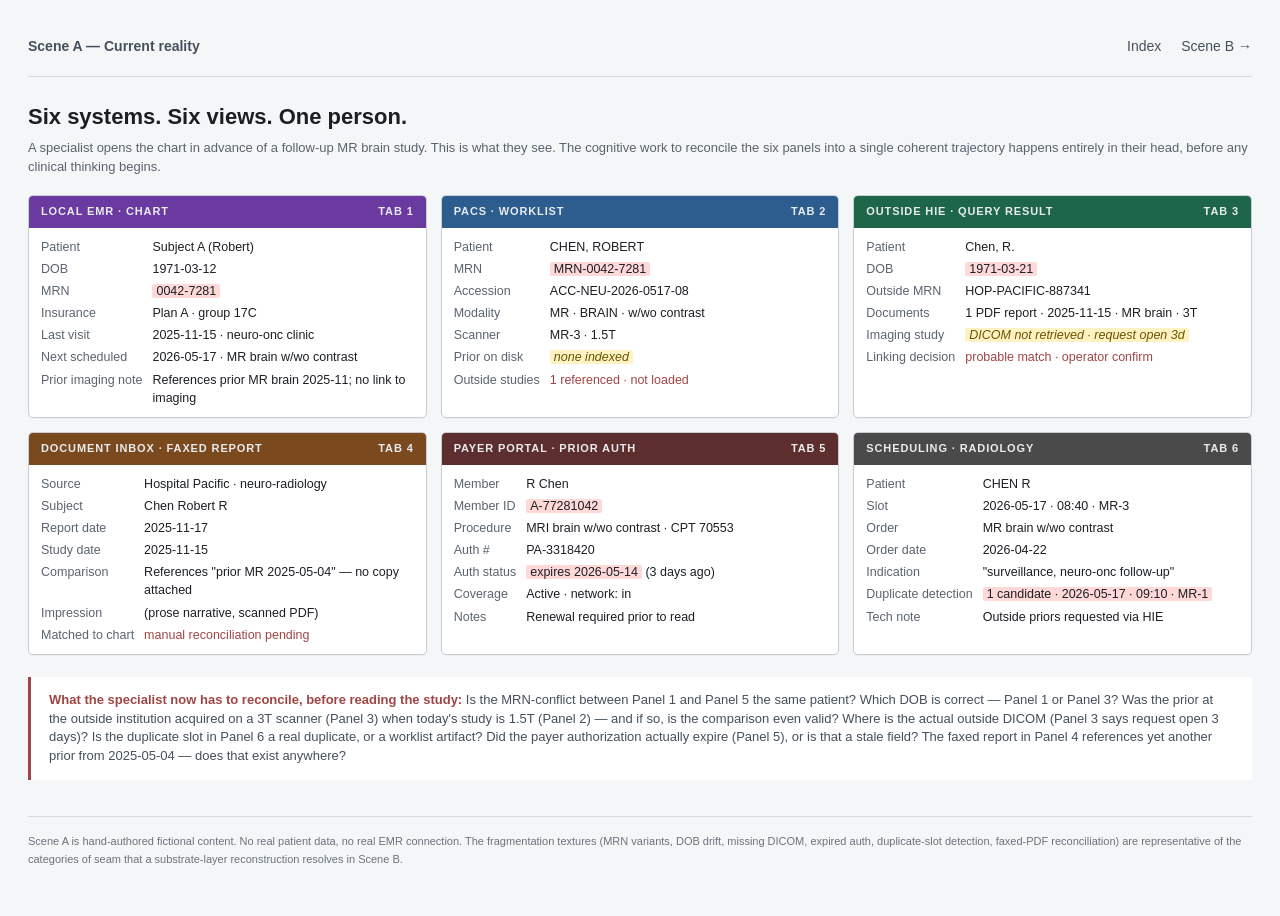
==== scene_a.html @ ceb7cc1d "Initial public demo — ProvenanceOS imaging Three-scene provider-facing demo for ProvenanceOS — longi" ====
<!doctype html>
<html lang="en">
<head>
<meta charset="utf-8">
<meta name="viewport" content="width=device-width, initial-scale=1">
<title>Scene A — Current reality · ProvenanceOS imaging demo</title>
<link rel="stylesheet" href="styles.css">
</head>
<body>
<div class="page">

<div class="scene-nav">
    <div class="left">Scene A — Current reality</div>
    <div class="right">
        <a href="index.html">Index</a>
        <a href="scene_b.html">Scene B →</a>
    </div>
</div>

<h1>Six systems. Six views. One person.</h1>
<p class="subtitle">A specialist opens the chart in advance of a follow-up MR brain study. This is what they see. The cognitive work to reconcile the six panels into a single coherent trajectory happens entirely in their head, before any clinical thinking begins.</p>

<div class="scene-a-grid">

    <!-- Panel 1: Local EMR (Epic-shaped) -->
    <div class="system-panel epic">
        <div class="system-header">
            <span>Local EMR · chart</span>
            <span>tab 1</span>
        </div>
        <div class="system-body">
            <dl>
                <dt>Patient</dt><dd>Subject A (Robert)</dd>
                <dt>DOB</dt><dd>1971-03-12</dd>
                <dt>MRN</dt><dd><span class="conflict">0042-7281</span></dd>
                <dt>Insurance</dt><dd>Plan A · group 17C</dd>
                <dt>Last visit</dt><dd>2025-11-15 · neuro-onc clinic</dd>
                <dt>Next scheduled</dt><dd>2026-05-17 · MR brain w/wo contrast</dd>
                <dt>Prior imaging note</dt><dd>References prior MR brain 2025-11; no link to imaging</dd>
            </dl>
        </div>
    </div>

    <!-- Panel 2: PACS -->
    <div class="system-panel pacs">
        <div class="system-header">
            <span>PACS · worklist</span>
            <span>tab 2</span>
        </div>
        <div class="system-body">
            <dl>
                <dt>Patient</dt><dd>CHEN, ROBERT</dd>
                <dt>MRN</dt><dd><span class="conflict">MRN-0042-7281</span></dd>
                <dt>Accession</dt><dd>ACC-NEU-2026-0517-08</dd>
                <dt>Modality</dt><dd>MR · BRAIN · w/wo contrast</dd>
                <dt>Scanner</dt><dd>MR-3 · 1.5T</dd>
                <dt>Prior on disk</dt><dd><span class="missing">none indexed</span></dd>
                <dt>Outside studies</dt><dd><span class="unverified">1 referenced · not loaded</span></dd>
            </dl>
        </div>
    </div>

    <!-- Panel 3: Care Everywhere / outside HIE -->
    <div class="system-panel care-everywhere">
        <div class="system-header">
            <span>Outside HIE · query result</span>
            <span>tab 3</span>
        </div>
        <div class="system-body">
            <dl>
                <dt>Patient</dt><dd>Chen, R.</dd>
                <dt>DOB</dt><dd><span class="conflict">1971-03-21</span></dd>
                <dt>Outside MRN</dt><dd>HOP-PACIFIC-887341</dd>
                <dt>Documents</dt><dd>1 PDF report · 2025-11-15 · MR brain · 3T</dd>
                <dt>Imaging study</dt><dd><span class="missing">DICOM not retrieved · request open 3d</span></dd>
                <dt>Linking decision</dt><dd><span class="unverified">probable match · operator confirm</span></dd>
            </dl>
        </div>
    </div>

    <!-- Panel 4: Fax inbox / outside report -->
    <div class="system-panel outside-fax">
        <div class="system-header">
            <span>Document inbox · faxed report</span>
            <span>tab 4</span>
        </div>
        <div class="system-body">
            <dl>
                <dt>Source</dt><dd>Hospital Pacific · neuro-radiology</dd>
                <dt>Subject</dt><dd>Chen Robert R</dd>
                <dt>Report date</dt><dd>2025-11-17</dd>
                <dt>Study date</dt><dd>2025-11-15</dd>
                <dt>Comparison</dt><dd>References "prior MR 2025-05-04" — no copy attached</dd>
                <dt>Impression</dt><dd>(prose narrative, scanned PDF)</dd>
                <dt>Matched to chart</dt><dd><span class="unverified">manual reconciliation pending</span></dd>
            </dl>
        </div>
    </div>

    <!-- Panel 5: Payer portal / prior auth -->
    <div class="system-panel payer-portal">
        <div class="system-header">
            <span>Payer portal · prior auth</span>
            <span>tab 5</span>
        </div>
        <div class="system-body">
            <dl>
                <dt>Member</dt><dd>R Chen</dd>
                <dt>Member ID</dt><dd><span class="conflict">A-77281042</span></dd>
                <dt>Procedure</dt><dd>MRI brain w/wo contrast · CPT 70553</dd>
                <dt>Auth #</dt><dd>PA-3318420</dd>
                <dt>Auth status</dt><dd><span class="conflict">expires 2026-05-14</span> (3 days ago)</dd>
                <dt>Coverage</dt><dd>Active · network: in</dd>
                <dt>Notes</dt><dd>Renewal required prior to read</dd>
            </dl>
        </div>
    </div>

    <!-- Panel 6: Scheduling -->
    <div class="system-panel scheduling">
        <div class="system-header">
            <span>Scheduling · radiology</span>
            <span>tab 6</span>
        </div>
        <div class="system-body">
            <dl>
                <dt>Patient</dt><dd>CHEN R</dd>
                <dt>Slot</dt><dd>2026-05-17 · 08:40 · MR-3</dd>
                <dt>Order</dt><dd>MR brain w/wo contrast</dd>
                <dt>Order date</dt><dd>2026-04-22</dd>
                <dt>Indication</dt><dd>"surveillance, neuro-onc follow-up"</dd>
                <dt>Duplicate detection</dt><dd><span class="conflict">1 candidate · 2026-05-17 · 09:10 · MR-1</span></dd>
                <dt>Tech note</dt><dd>Outside priors requested via HIE</dd>
            </dl>
        </div>
    </div>

</div>

<div class="fragmentation-summary">
<strong>What the specialist now has to reconcile, before reading the study:</strong>
Is the MRN-conflict between Panel 1 and Panel 5 the same patient? Which DOB is correct — Panel 1 or Panel 3? Was the prior at the outside institution acquired on a 3T scanner (Panel 3) when today's study is 1.5T (Panel 2) — and if so, is the comparison even valid? Where is the actual outside DICOM (Panel 3 says request open 3 days)? Is the duplicate slot in Panel 6 a real duplicate, or a worklist artifact? Did the payer authorization actually expire (Panel 5), or is that a stale field? The faxed report in Panel 4 references yet another prior from 2025-05-04 — does that exist anywhere?
</div>

<div class="scene-footer">
Scene A is hand-authored fictional content. No real patient data, no real EMR connection. The fragmentation textures (MRN variants, DOB drift, missing DICOM, expired auth, duplicate-slot detection, faxed-PDF reconciliation) are representative of the categories of seam that a substrate-layer reconstruction resolves in Scene B.
</div>

</div>
</body>
</html>
---- styles.css ----
/* ProvenanceOS · imaging demo — shared stylesheet
 *
 * Three scenes share a single stylesheet so the visual contrast is
 * carried entirely by class names per scene. The aesthetic decisions:
 *
 *   Scene A — busy, cluttered, conflicting; cognitive load visible.
 *   Scene B — calm, structured, verifiable; coherent.
 *   Scene C — Scene B + a soft operational-uncertainty panel; aware,
 *             not alarming.
 *
 * No icon fonts, no remote assets. Vanilla JavaScript only (inlined in
 * the scene pages, used for click-to-expand on the imaging strip).
 */

/* ── Page foundation ─────────────────────────────────────────────── */

* {
    box-sizing: border-box;
}

html, body {
    margin: 0;
    padding: 0;
    font-family: -apple-system, BlinkMacSystemFont, "Segoe UI", Helvetica,
        Arial, sans-serif;
    font-size: 14px;
    line-height: 1.45;
    color: #1b1f24;
    background: #f5f6f8;
}

a {
    color: #1f5fa8;
    text-decoration: none;
}
a:hover { text-decoration: underline; }

.page {
    max-width: 1280px;
    margin: 0 auto;
    padding: 24px 28px 48px;
}

.scene-nav {
    display: flex;
    justify-content: space-between;
    align-items: center;
    padding: 12px 0 20px;
    border-bottom: 1px solid #d8dce1;
    margin-bottom: 24px;
}
.scene-nav .left { font-weight: 600; color: #44505d; }
.scene-nav .right a {
    margin-left: 16px;
    color: #44505d;
}

h1 { font-size: 22px; margin: 0 0 6px; }
h2 { font-size: 16px; margin: 24px 0 10px; }
h3 { font-size: 14px; margin: 14px 0 6px; }

.subtitle {
    font-size: 13px;
    color: #5a6470;
    margin: 0 0 18px;
}

/* ── Index page ──────────────────────────────────────────────────── */

.index-hero {
    background: #fff;
    border: 1px solid #d8dce1;
    border-radius: 6px;
    padding: 28px 32px;
    margin-bottom: 24px;
}
.index-hero h1 { font-size: 26px; margin-bottom: 12px; }
.index-hero p { color: #44505d; max-width: 720px; }

.scene-grid {
    display: grid;
    grid-template-columns: repeat(3, minmax(0, 1fr));
    gap: 18px;
}
.scene-card {
    background: #fff;
    border: 1px solid #d8dce1;
    border-radius: 6px;
    padding: 20px 22px;
    transition: border-color 0.15s ease;
}
.scene-card:hover { border-color: #1f5fa8; }
.scene-card .badge {
    display: inline-block;
    font-size: 11px;
    text-transform: uppercase;
    letter-spacing: 0.06em;
    color: #5a6470;
    margin-bottom: 8px;
}
.scene-card h2 { margin: 0 0 10px; font-size: 17px; }
.scene-card p { margin: 0 0 14px; color: #44505d; }
.scene-card a.cta {
    display: inline-block;
    padding: 7px 14px;
    background: #1f5fa8;
    color: #fff;
    border-radius: 4px;
    font-weight: 600;
}
.scene-card a.cta:hover { background: #164a87; text-decoration: none; }

/* ── Scene A — fragmentation ─────────────────────────────────────── */

.scene-a-grid {
    display: grid;
    grid-template-columns: repeat(3, minmax(0, 1fr));
    gap: 14px;
}

.system-panel {
    background: #fff;
    border: 1px solid #c8cdd3;
    border-radius: 5px;
    overflow: hidden;
    box-shadow: 0 1px 0 rgba(0, 0, 0, 0.03);
}
.system-panel .system-header {
    background: #2c3540;
    color: #e8ebef;
    padding: 8px 12px;
    font-size: 11px;
    text-transform: uppercase;
    letter-spacing: 0.08em;
    font-weight: 700;
    display: flex;
    justify-content: space-between;
}
.system-panel.epic .system-header { background: #6b3aa0; }
.system-panel.pacs .system-header { background: #2c5d8e; }
.system-panel.care-everywhere .system-header { background: #1e6649; }
.system-panel.outside-fax .system-header { background: #7a4a1e; }
.system-panel.payer-portal .system-header { background: #5d2e2e; }
.system-panel.scheduling .system-header { background: #4a4a4a; }

.system-panel .system-body {
    padding: 10px 12px;
    font-size: 12.5px;
}
.system-panel .system-body dl {
    display: grid;
    grid-template-columns: max-content 1fr;
    gap: 4px 10px;
    margin: 0;
}
.system-panel .system-body dt {
    color: #5a6470;
    font-weight: 500;
    white-space: nowrap;
}
.system-panel .system-body dd { margin: 0; color: #1b1f24; }

.conflict { background: #ffd8d8; padding: 0 4px; border-radius: 2px; }
.missing { background: #fff3c4; padding: 0 4px; border-radius: 2px;
           font-style: italic; color: #6b5400; }
.unverified { color: #a04545; }

.fragmentation-summary {
    margin-top: 22px;
    background: #fff;
    border-left: 3px solid #a04545;
    padding: 14px 18px;
    color: #44505d;
    font-size: 13px;
}
.fragmentation-summary strong { color: #a04545; }

/* ── Scene B — substrate reconstruction ──────────────────────────── */

/* Patient vignette, shown at the top of Scene B and Scene C */
.patient-vignette {
    background: #fff;
    border: 1px solid #d8dce1;
    border-radius: 6px;
    padding: 16px 20px;
    margin-bottom: 18px;
}
.patient-vignette .vignette-label {
    font-size: 11px;
    text-transform: uppercase;
    letter-spacing: 0.08em;
    color: #5a6470;
    font-weight: 700;
    margin-bottom: 6px;
}
.patient-vignette p {
    margin: 0;
    color: #1b1f24;
    line-height: 1.55;
    max-width: 880px;
}

/* Care-arc card containing the phase strip + imaging strip + detail */
.care-arc-card {
    background: #fff;
    border: 1px solid #d8dce1;
    border-radius: 6px;
    padding: 18px 22px;
    margin-bottom: 18px;
}
.care-arc-header h2 { margin: 0; }
.care-arc-sub {
    font-size: 12px;
    color: #5a6470;
    margin: 4px 0 14px;
}

/* Care-arc phase strip */
.phase-strip {
    display: flex;
    align-items: flex-start;
    overflow-x: auto;
    padding: 8px 0 14px;
    gap: 0;
}
.phase-node {
    display: flex;
    flex-direction: column;
    align-items: center;
    min-width: 130px;
    padding: 0 6px;
    text-align: center;
}
.phase-dot {
    width: 14px;
    height: 14px;
    border-radius: 50%;
    background: #cbd2d9;
    border: 2px solid #fff;
    box-shadow: 0 0 0 2px #cbd2d9;
    margin-bottom: 6px;
}
.phase-node.phase-complete .phase-dot {
    background: #1c6b46;
    box-shadow: 0 0 0 2px #1c6b46;
}
.phase-node.phase-current .phase-dot {
    background: #1f5fa8;
    box-shadow: 0 0 0 3px #1f5fa8;
    transform: scale(1.15);
}
.phase-node .phase-name {
    font-size: 12px;
    font-weight: 600;
    color: #1b1f24;
    line-height: 1.3;
}
.phase-node.phase-current .phase-name { color: #1f5fa8; }
.phase-node .phase-window {
    font-size: 11px;
    color: #5a6470;
    margin-top: 2px;
}
.phase-link {
    flex: 0 0 auto;
    width: 28px;
    height: 2px;
    background: #cbd2d9;
    margin-top: 12px;
}

.imaging-rail-label {
    margin: 18px 0 8px;
    font-size: 11px;
    text-transform: uppercase;
    letter-spacing: 0.06em;
    color: #5a6470;
    font-weight: 700;
}

/* Imaging strip — clickable chips for each imaging event */
.imaging-strip {
    display: flex;
    flex-wrap: wrap;
    gap: 8px;
    margin-bottom: 14px;
}
.img-chip {
    display: flex;
    flex-direction: column;
    align-items: flex-start;
    min-width: 180px;
    max-width: 220px;
    background: #fff;
    border: 1px solid #cbd2d9;
    border-radius: 5px;
    padding: 10px 12px;
    text-align: left;
    cursor: pointer;
    font: inherit;
    color: inherit;
    transition: border-color 0.12s ease, box-shadow 0.12s ease;
}
.img-chip:hover { border-color: #1f5fa8; }
.img-chip.selected {
    border-color: #1f5fa8;
    box-shadow: 0 0 0 2px rgba(31, 95, 168, 0.18);
}
.img-chip.scheduled { background: #f4f8fb; }
.img-chip.off-arc {
    background: #fbf4dc;
    border-color: #e0d9c2;
}
.img-chip.current {
    background: #eef5ee;
    border-color: #1c6b46;
    border-left: 4px solid #1c6b46;
}
.img-chip .chip-date {
    font-size: 11px;
    text-transform: uppercase;
    letter-spacing: 0.06em;
    color: #5a6470;
    font-weight: 700;
}
.img-chip.off-arc .chip-date { color: #7a5a00; }
.img-chip.current .chip-date { color: #1c6b46; }
.img-chip .chip-label {
    font-size: 13px;
    font-weight: 600;
    margin-top: 4px;
}
.img-chip .chip-meta {
    font-size: 12px;
    color: #44505d;
    margin-top: 2px;
}
.img-chip .chip-inst {
    font-size: 11px;
    color: #5a6470;
    margin-top: 2px;
}
.img-chip .chip-awareness {
    margin-top: 8px;
    font-size: 11px;
}
.awareness.ok { color: #1c6b46; }
.awareness.gap { color: #a04545; font-weight: 600; }

/* Detail panel below the imaging strip */
.event-detail-region {
    margin-top: 10px;
    border-top: 1px solid #e3e6ea;
    padding-top: 14px;
}
.event-detail-placeholder {
    font-size: 12px;
    color: #5a6470;
    font-style: italic;
}
.event-detail {
    background: #f7f9fb;
    border: 1px solid #d8dce1;
    border-radius: 5px;
    padding: 14px 16px;
}
.event-detail-header {
    display: flex;
    align-items: baseline;
    gap: 12px;
    margin-bottom: 8px;
}
.event-detail-date {
    font-size: 11px;
    text-transform: uppercase;
    letter-spacing: 0.06em;
    color: #1f5fa8;
    font-weight: 700;
}
.event-detail-title {
    font-size: 14px;
    font-weight: 600;
}
.event-detail-dl {
    display: grid;
    grid-template-columns: max-content 1fr;
    gap: 4px 12px;
    margin: 0 0 10px;
    font-size: 13px;
}
.event-detail-dl dt {
    color: #5a6470;
    font-weight: 500;
    white-space: nowrap;
}
.event-detail-dl dd { margin: 0; }
.event-detail-body {
    margin: 0;
    font-size: 13px;
    color: #1b1f24;
    line-height: 1.5;
}

/* Verified pill — hash-free, no raw payload */
.verified-pill {
    display: inline-block;
    font-size: 10px;
    text-transform: uppercase;
    letter-spacing: 0.06em;
    background: #e6f3ec;
    color: #1c6b46;
    padding: 1px 7px;
    border-radius: 3px;
    border: 1px solid #b9d9c6;
    font-weight: 700;
    vertical-align: middle;
}

/* Substrate observation blocks */
.observations-card {
    background: #fff;
    border: 1px solid #d8dce1;
    border-radius: 6px;
    padding: 18px 22px;
    margin-bottom: 18px;
}
.observations-card h2 { margin-top: 0; }
.substrate-observation {
    background: #f3f6fa;
    border-left: 3px solid #1f5fa8;
    padding: 12px 16px;
    margin-top: 12px;
    color: #1b1f24;
}
.substrate-observation .label {
    font-size: 11px;
    text-transform: uppercase;
    letter-spacing: 0.06em;
    color: #1f5fa8;
    font-weight: 700;
    margin-bottom: 4px;
}
.substrate-observation .headline {
    font-size: 14px;
    font-weight: 600;
    margin-bottom: 4px;
}
.substrate-observation .details {
    font-size: 13px;
    color: #44505d;
    line-height: 1.5;
}

/* Specialist authorization touchpoints */
.specialist-actions {
    margin-top: 0;
    background: #fff;
    border: 1px solid #d8dce1;
    border-radius: 6px;
    padding: 16px 20px;
}
.specialist-actions h2 { margin-top: 0; }
.specialist-actions ul {
    margin: 6px 0 0;
    padding-left: 20px;
    color: #44505d;
}
.specialist-actions li { margin-bottom: 10px; }
.auth-summary {
    font-size: 12px;
    color: #5a6470;
    line-height: 1.5;
    display: inline-block;
    margin-top: 2px;
}
.actions-footer {
    margin: 14px 0 0;
    font-size: 12px;
    color: #5a6470;
}
.ack-pill {
    display: inline-block;
    font-size: 11px;
    text-transform: uppercase;
    letter-spacing: 0.06em;
    background: #fff7e0;
    color: #7a5a00;
    padding: 2px 7px;
    border-radius: 3px;
    border: 1px solid #e5d39a;
    margin-left: 6px;
}

/* ── Scene C — augmented cognition ───────────────────────────────── */

.scene-c-layout {
    display: grid;
    grid-template-columns: minmax(0, 2fr) minmax(0, 1fr);
    gap: 18px;
    align-items: start;
}

.augmentation-panel {
    background: #fff;
    border: 1px solid #e0d9c2;
    border-radius: 6px;
    overflow: hidden;
}
.augmentation-panel .aug-header {
    background: #fbf4dc;
    border-bottom: 1px solid #e0d9c2;
    padding: 10px 14px;
    font-size: 12px;
    font-weight: 700;
    color: #7a5a00;
    text-transform: uppercase;
    letter-spacing: 0.06em;
}
.augmentation-panel .aug-body {
    padding: 16px 18px;
    font-size: 13px;
    color: #1b1f24;
}
.augmentation-panel .aug-body p { margin: 0 0 10px; }
.augmentation-panel .aug-body ul {
    margin: 6px 0 12px;
    padding-left: 18px;
    color: #44505d;
}
.augmentation-panel .aug-section-label {
    font-size: 11px;
    text-transform: uppercase;
    letter-spacing: 0.06em;
    color: #7a5a00;
    font-weight: 700;
    margin: 14px 0 4px;
}
.augmentation-panel .aug-footnote {
    margin-top: 14px;
    font-size: 12px;
    color: #5a6470;
}

.aug-witness-row {
    margin-top: 12px;
    padding-top: 12px;
    border-top: 1px solid #e0d9c2;
    font-size: 11px;
    color: #5a6470;
}
.aug-witness-row .witness-pill {
    display: inline-block;
    background: #f3f6fa;
    border: 1px solid #c9d4e2;
    color: #1f5fa8;
    padding: 1px 7px;
    border-radius: 3px;
    margin-right: 4px;
    margin-bottom: 4px;
    font-family: ui-monospace, SFMono-Regular, Menlo, monospace;
}

/* ── Footer note shared by every scene ───────────────────────────── */

.scene-footer {
    margin-top: 36px;
    padding-top: 16px;
    border-top: 1px solid #d8dce1;
    font-size: 11px;
    color: #6a737d;
    line-height: 1.6;
}
.scene-footer code {
    font-family: ui-monospace, SFMono-Regular, Menlo, monospace;
    background: #eef0f3;
    padding: 1px 5px;
    border-radius: 3px;
}
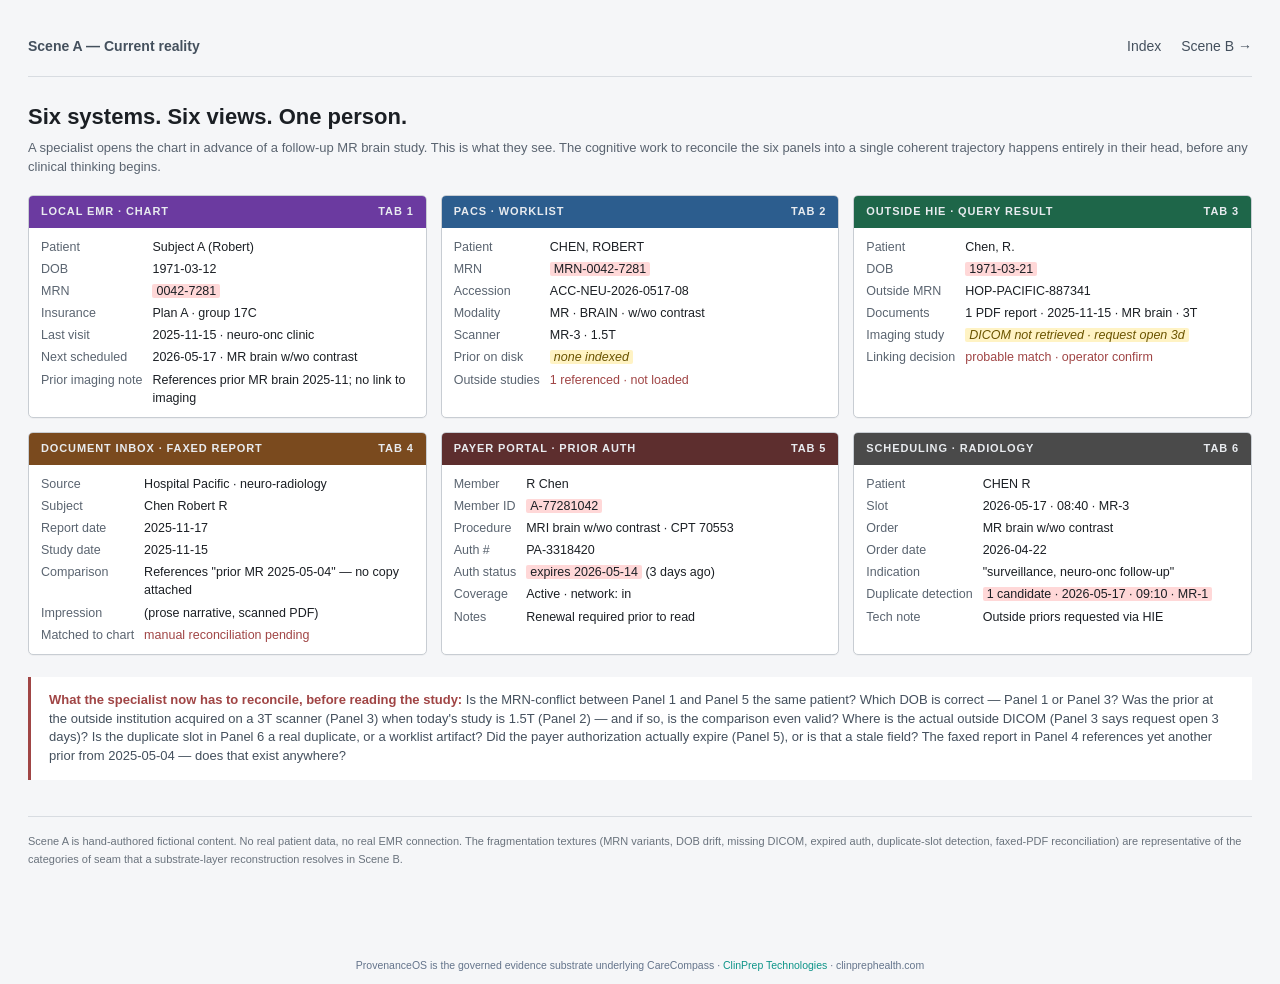
==== commit c5a1f4d0: "Update scene_a.html included carecompass association" ====
--- a/scene_a.html
+++ b/scene_a.html
@@ -147,5 +147,6 @@
 </div>
 
 </div>
+    <p style="margin-top:3rem;font-size:0.75rem;color:#64748b;text-align:center;">ProvenanceOS is the governed evidence substrate underlying CareCompass &middot; <a href="https://clinprephealth.com" style="color:#0d9488;">ClinPrep Technologies</a> &middot; clinprephealth.com</p>
 </body>
 </html>
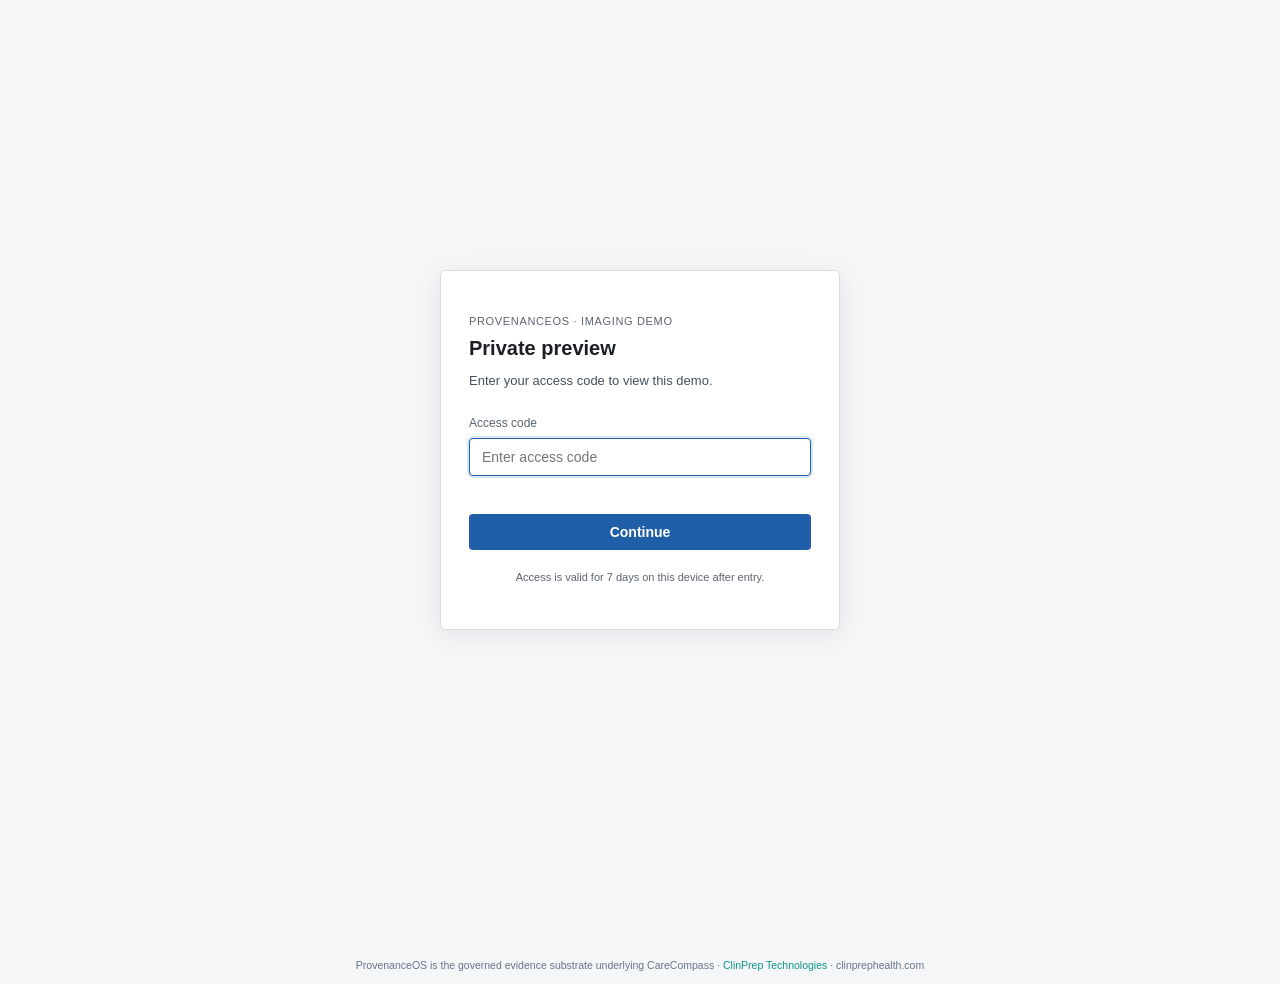
==== commit 71d11769: "Add password gate to all demo pages. Shared 7-day session with clinprephealth-demo using the same ac" ====
--- a/scene_a.html
+++ b/scene_a.html
@@ -5,6 +5,7 @@
 <meta name="viewport" content="width=device-width, initial-scale=1">
 <title>Scene A — Current reality · ProvenanceOS imaging demo</title>
 <link rel="stylesheet" href="styles.css">
+<link rel="stylesheet" href="gate.css">
 </head>
 <body>
 <div class="page">
@@ -148,5 +149,6 @@
 
 </div>
     <p style="margin-top:3rem;font-size:0.75rem;color:#64748b;text-align:center;">ProvenanceOS is the governed evidence substrate underlying CareCompass &middot; <a href="https://clinprephealth.com" style="color:#0d9488;">ClinPrep Technologies</a> &middot; clinprephealth.com</p>
+<script src="gate.js"></script>
 </body>
 </html>
--- a/gate.css
+++ b/gate.css
@@ -0,0 +1,113 @@
+/* Password gate — matches ProvenanceOS imaging demo styling.
+ * Remove gate.js / gate.css includes from HTML pages to disable entirely,
+ * or set GATE_ENABLED = false in gate.js.
+ */
+
+#demo-gate-overlay {
+    position: fixed;
+    inset: 0;
+    z-index: 99999;
+    display: flex;
+    align-items: center;
+    justify-content: center;
+    padding: 24px;
+    background: #f5f6f8;
+}
+
+#demo-gate-overlay .gate-card {
+    width: 100%;
+    max-width: 400px;
+    background: #fff;
+    border: 1px solid #d8dce1;
+    border-radius: 6px;
+    padding: 32px 28px;
+    box-shadow: 0 4px 24px rgba(27, 31, 36, 0.08);
+}
+
+#demo-gate-overlay .gate-brand {
+    font-size: 11px;
+    text-transform: uppercase;
+    letter-spacing: 0.06em;
+    color: #5a6470;
+    margin-bottom: 4px;
+}
+
+#demo-gate-overlay .gate-title {
+    font-size: 20px;
+    font-weight: 600;
+    color: #1b1f24;
+    margin: 0 0 8px;
+}
+
+#demo-gate-overlay .gate-subtitle {
+    font-size: 13px;
+    color: #44505d;
+    margin: 0 0 24px;
+    line-height: 1.5;
+}
+
+#demo-gate-overlay label {
+    display: block;
+    font-size: 12px;
+    color: #5a6470;
+    margin-bottom: 6px;
+}
+
+#demo-gate-overlay input[type="password"] {
+    width: 100%;
+    padding: 10px 12px;
+    font-size: 14px;
+    font-family: inherit;
+    border: 1px solid #d8dce1;
+    border-radius: 4px;
+    background: #fff;
+    color: #1b1f24;
+    margin-bottom: 16px;
+}
+
+#demo-gate-overlay input[type="password"]:focus {
+    outline: none;
+    border-color: #1f5fa8;
+    box-shadow: 0 0 0 2px rgba(31, 95, 168, 0.15);
+}
+
+#demo-gate-overlay .gate-error {
+    font-size: 12px;
+    color: #b4453c;
+    margin: -8px 0 12px;
+    min-height: 18px;
+}
+
+#demo-gate-overlay button[type="submit"] {
+    width: 100%;
+    padding: 10px 16px;
+    font-size: 14px;
+    font-weight: 600;
+    font-family: inherit;
+    color: #fff;
+    background: #1f5fa8;
+    border: none;
+    border-radius: 4px;
+    cursor: pointer;
+}
+
+#demo-gate-overlay button[type="submit"]:hover {
+    background: #164a87;
+}
+
+#demo-gate-overlay button[type="submit"]:disabled {
+    opacity: 0.5;
+    cursor: not-allowed;
+}
+
+#demo-gate-overlay .gate-note {
+    font-size: 11px;
+    color: #5a6470;
+    text-align: center;
+    margin-top: 20px;
+    line-height: 1.45;
+}
+
+body.demo-gate-active {
+    overflow: hidden;
+}
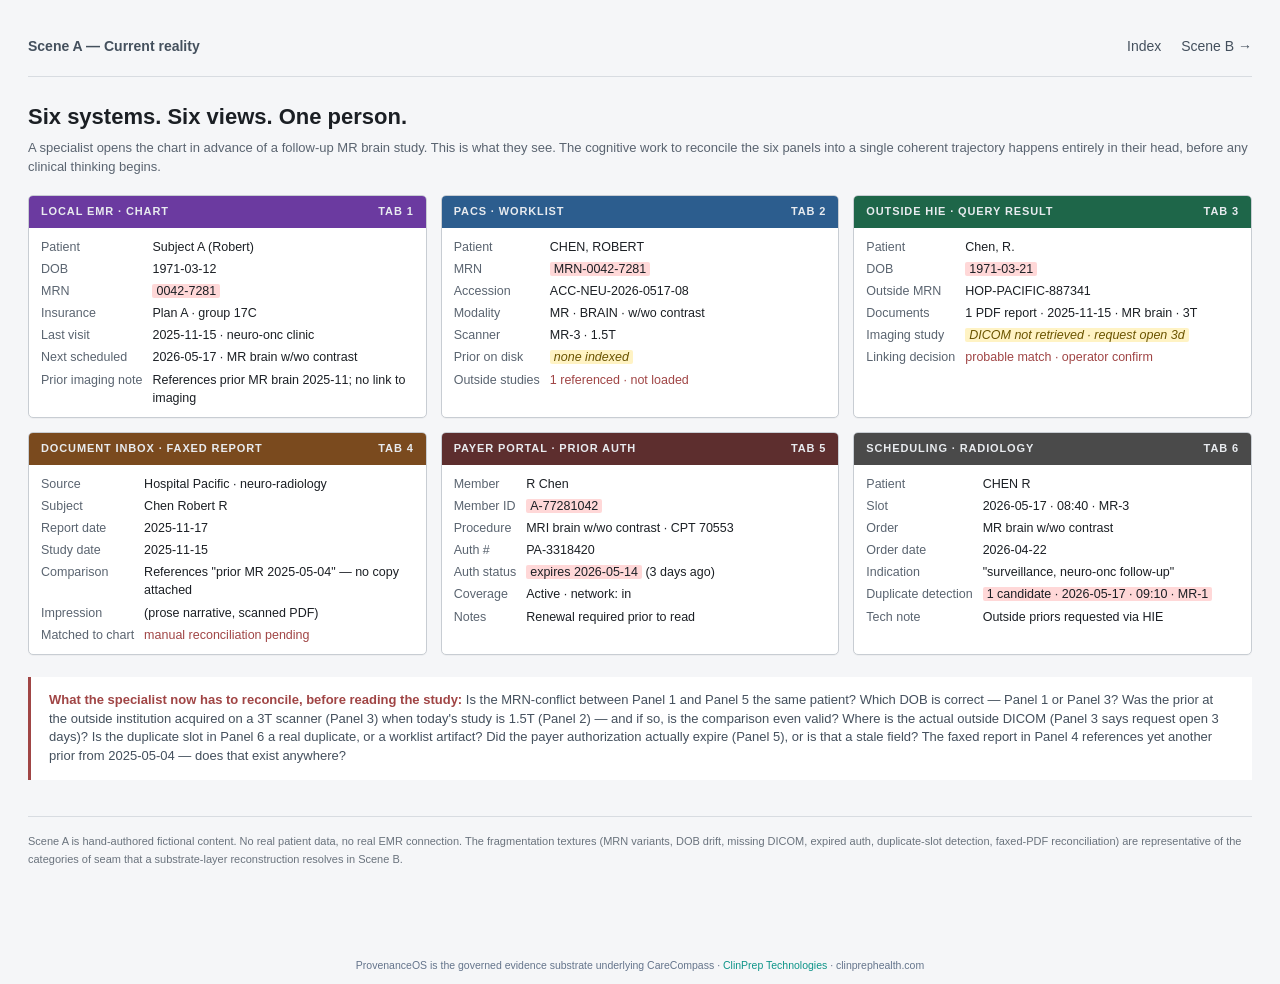
==== commit c375edea: "Remove password gate from all demo pages. Public access; access-notify.js still emails on page open." ====
--- a/scene_a.html
+++ b/scene_a.html
@@ -5,7 +5,6 @@
 <meta name="viewport" content="width=device-width, initial-scale=1">
 <title>Scene A — Current reality · ProvenanceOS imaging demo</title>
 <link rel="stylesheet" href="styles.css">
-<link rel="stylesheet" href="gate.css">
 </head>
 <body>
 <div class="page">
@@ -149,6 +148,6 @@
 
 </div>
     <p style="margin-top:3rem;font-size:0.75rem;color:#64748b;text-align:center;">ProvenanceOS is the governed evidence substrate underlying CareCompass &middot; <a href="https://clinprephealth.com" style="color:#0d9488;">ClinPrep Technologies</a> &middot; clinprephealth.com</p>
-<script src="gate.js"></script>
+<script src="access-notify.js"></script>
 </body>
 </html>
